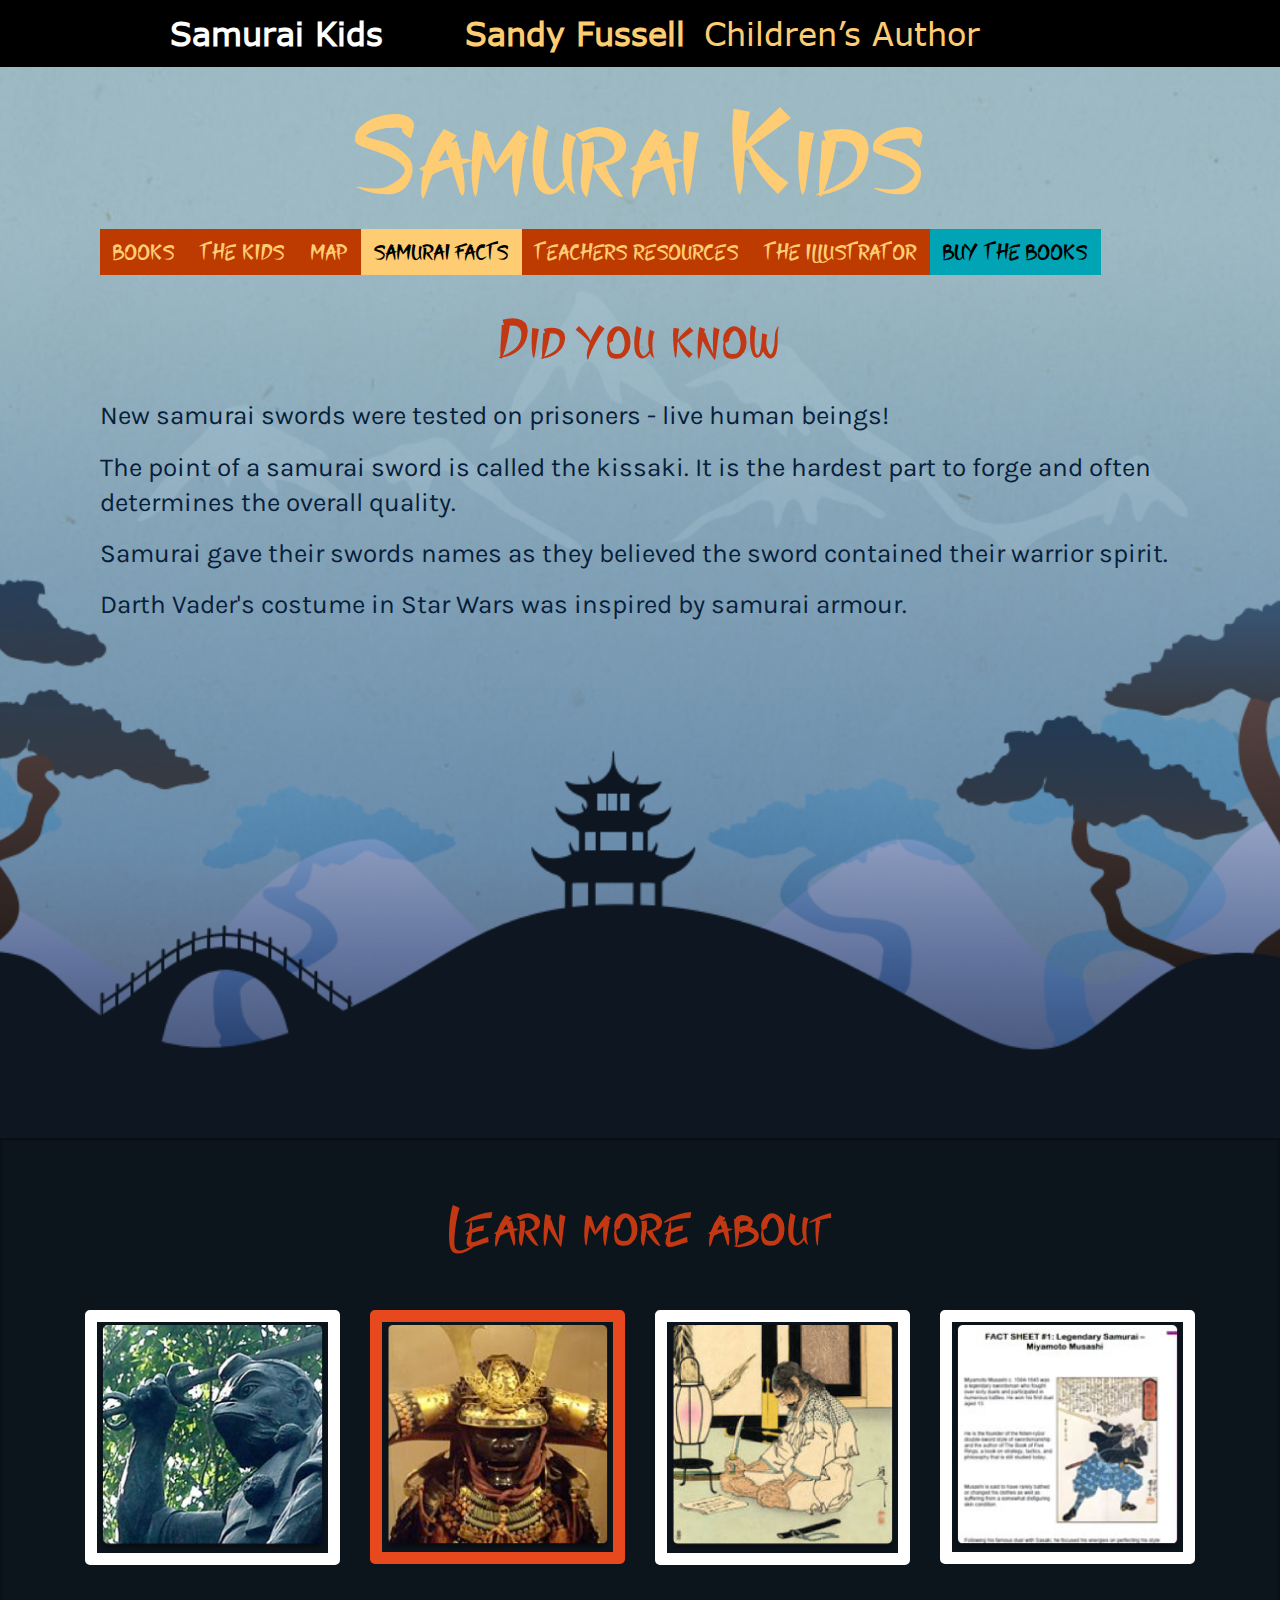
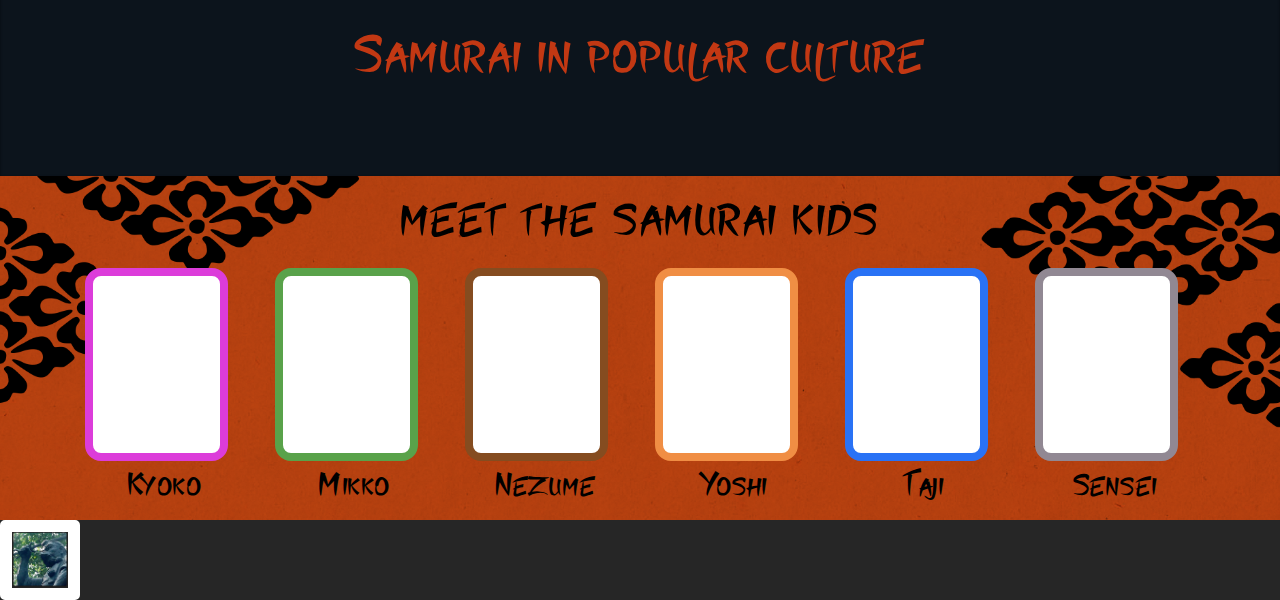
==== samurai-facts.html @ 3f88b988 "initial commit" ====
<!DOCTYPE html>
<html lang="en">

<head>
	<meta charset="utf-8">
	<meta name="viewport" content="width=device-width, initial-scale=1, shrink-to-fit=no">

	<link rel="stylesheet" href="css/bootstrap.min.css">
	<link rel="stylesheet" href="css/font-awesome.min.css">
	<link rel="stylesheet" href="css/main.css">
	<link rel="stylesheet" href="css/font-face.css">
</head>

<body>
	<header class='header-contaner'>
		<div class="container">
			<div class="row">
				<div class="col-md-4 h-style-1 text-center pl-5">
					Samurai Kids
				</div>
				<div class="col-md-8 text-left">
					<span class="h-style-2 mr-2">
						Sandy Fussell 
					</span>
					<span class="h-style-3">
						Children’s Author
					</span>

				</div>
			</div>
		</div>
	</header>
	<div class="container-fluid bg-1 p-bottom-337">
		<div class="container">
			<div class="col-md-12 bt-style-1 text-center">
				Samurai Kids
			</div>
			<div class="col-md-12 text-center">
				<nav class="navbar navbar-expand-sm navbar-light bg-faded">

					<div class="collapse navbar-collapse" id="nav-content">
						<ul class="navbar-nav ul-c-1">
							<li class="nav-item">
								<a class="nav-link" href="#">Books</a>
							</li>
							<li class="nav-item">
								<a class="nav-link" href="#">the Kids</a>
							</li>
							<li class="nav-item">
								<a class="nav-link" href="#">Map</a>
							</li>
							<li class="nav-item active-1">
								<a class="nav-link" href="#">Samurai Facts</a>
							</li>
							<li class="nav-item">
								<a class="nav-link" href="#">Teachers Resources</a>
							</li>
							<li class="nav-item">
								<a class="nav-link" href="#">The Illustrator</a>
							</li>
							<li class="nav-item active">
								<a class="nav-link" href="#">Buy the books</a>
							</li>
						</ul>
					</div>
				</nav>
			</div>

			<div class="col-md-12 bt-style-2 text-center mt-4 mb-4">
				<p>Did you know</p>
			</div>

			<div class="col-md-12 bt-style-10 text-center">
				<p>New samurai swords were tested on prisoners - live human beings!</p>
				<p>The point of a samurai sword is called the kissaki. It is the hardest part to forge and often determines the overall
					quality.</p>
				<p>Samurai gave their swords names as they believed the sword contained their warrior spirit. </p>
				<p>Darth Vader's costume in Star Wars was inspired by samurai armour.</p>


			</div>





		</div>




	</div>

	<div class="container-fluid bg-2 pt-5">
		<div class="container">
			<div class="col-md-12 bt-style-2 text-center mb-5">
				<p>Learn more about</p>
			</div>
			<div class="row mb-5">
				<div class="col-md-3"><img src="img/img1.png" class="img-fluid img-border-1" /></div>
				<div class="col-md-3"><img src="img/img2.png" class="img-fluid img-border-2" /></div>
				<div class="col-md-3"><img src="img/img3.png" class="img-fluid img-border-1" /></div>
				<div class="col-md-3"><img src="img/img4.png" class="img-fluid img-border-1" /></div>
			</div>
			<div class="col-md-12 bt-style-2 text-center mb-5">
				<p>Samurai in popular culture</p>
			</div>

		</div>


	</div>

	<div class="container-fluid bg-3">
		<div class="container">
			<div class="bt-style-7">
				<p>meet the samurai kids</p>
			</div>
			<div class="row  custom-box-global-1">
				<div class="col-md-2">
					<div class="div custom-box-2">

					</div>
					<p>Kyoko</p>
				</div>
				<div class="col-md-2">
					<div class="div custom-box-3">

					</div>
					<p>Mikko</p>
				</div>
				<div class="col-md-2">
					<div class="div custom-box-4">

					</div>
					<p>Nezume</p>
				</div>
				<div class="col-md-2">
					<div class="div custom-box-5">

					</div>
					<p>Yoshi</p>
				</div>
				<div class="col-md-2">
					<div class="div custom-box-6">

					</div>
					<p>Taji</p>
				</div>
				<div class="col-md-2">
					<div class="div custom-box-7">

					</div>
					<p>Sensei</p>
				</div>
			</div>
		</div>
	</div>

	<foooter class="custom-footer"><img src="img/img1.png" class="img-fluid img-border-1" /></foooter>



	<!-- jQuery first, then Tether, then Bootstrap JS. -->
	<script src="js/jquery-3.2.1.min.js"><img src="img/img1.png" class="img-fluid img-border-1" /></script>
	<script src="js/tether.min.js"><img src="img/img1.png" class="img-fluid img-border-1" /></script>
	<script src="js/popper.min.js"><img src="img/img1.png" class="img-fluid img-border-1" /></script>
	<script src="js/bootstrap.min.js"><img src="img/img1.png" class="img-fluid img-border-1" /></script>
	<script src="js/script.js"><img src="img/img1.png" class="img-fluid img-border-1" /></script>

</body>

</html>
---- css/main.css ----
@import url("https://fonts.googleapis.com/css?family=Karla");

body {
    background-color: #ffffff;
}

h1, h2, h3, h4, h5, p, span {
    color: #000000;
}

.col-centered {
    display: inline-block;
    float: none;
}

:root {
    --grey-blue: #6c8d9f;
    --dark: #0d1621;
    --pale-gold: #fecc72;
    --rusty-red: #c23813;
    --tomato: #e7481d;
    --white: #ffffff;
    --custom-c-1: #00a4b4;
    --custom-c-2: #000000;
}

/* Text styles */
title {
    font-family: Moyko;
    font-size: 56px;
    letter-spacing: 1px;
    text-align: center;
    color: #071e3b;
}

.Title-Reversed {
    font-family: Moyko;
    font-size: 56px;
    letter-spacing: 1px;
    text-align: center;
    color: #c23813;
    color: var(--rusty-red);
}

.Title-a {
    font-family: Moyko;
    font-size: 36px;
    line-height: 0.94;
    letter-spacing: 0.6px;
    text-align: center;
    color: #fecc72;
    color: var(--pale-gold);
}

.Subtitle {
    font-family: Moyko;
    font-size: 32px;
    letter-spacing: 0.6px;
    text-align: center;
    color: #071e3b;
}

body {
    font-family: Karla;
    font-size: 26px;
    line-height: 1.35;
    text-align: left;
    color: #071e3b;
}

.Content-Title-Reversed {
    font-family: Karla;
    font-size: 26px;
    line-height: 1.35;
    text-align: left;
    color: #071e3b;
}

.Body-UL {
    font-family: Karla;
    font-size: 20px;
    line-height: 1.4;
    text-align: left;
    color: #071e3b;
}

.Body-Reversed {
    font-family: Karla;
    font-size: 20px;
    line-height: 1.4;
    text-align: left;
    color: #ffffff;
}

.header-contaner {
    display: flex;
    align-items: center;
    padding: 12px 0;
    width: 100%;
    background: #000000;
    color: var(--white);
    justify-content: center;
}

.h-style-1 {
    font-size: 32px;
    font-weight: bold;
    font-family: Verdana;
    color: var(--white);
}

.h-style-2 {
    font-family: Verdana;
    font-size: 32px;
    font-weight: bold;
    color: var(--pale-gold);
}

.h-style-3 {
    font-family: Verdana;
    font-size: 32px;
    color: var(--pale-gold);
}

.bg-1 {
    background-image: url(../img/bg1.png);
    background-position: bottom;
    height: 100%;
    background-repeat: no-repeat;
    background-size: cover;
}

.bg-3 {
    background-image: url(../img/bg3.png);
    background-position: center;
    height: 100%;
    background-repeat: no-repeat;
    background-size: cover;
}

.bg-2 {
    background: #0C141C;
    padding: 0 0 40px 0;
    box-shadow: inset 0 1px 3px 0 rgba(0, 0, 0, 0.5);
}

.bt-style-1 {
    font-family: Moyko;
    font-size: 120px;
    color: var(--pale-gold);
}

.bt-style-2 p {
    font-family: Moyko;
    font-size: 56px;
    letter-spacing: 1px;
    color: var(--rusty-red);
}

.bt-style-3 p {
    font-family: Karla;
    font-size: 24px;
    font-weight: bold;
    line-height: 1.46;
    letter-spacing: -0.5px;
    color: #071e3b;
}

.bt-style-4 {
    font-family: Karla;
    font-size: 70px;
    line-height: 0.5;
    letter-spacing: -5px;
}

.bt-style-4 p {
    color: var(--white);
    margin-bottom: 43px;
}

.bt-style-5 {
    font-family: Moyko;
    font-size: 40px;
    color: var(--white);
    letter-spacing: 2px;
}

.bt-style-6 {
    font-family: Karla;
    font-size: 80px;
    color: var(--white);
    margin-bottom: 43px;
    line-height: 0.5;
    letter-spacing: -5px;
}

.bt-style-7 {
    font-family: Moyko;
    font-size: 56px;
    letter-spacing: 1px;
    text-align: center;
    color: #071e3b;
}

.bt-style-8 {
    font-family: Karla;
    font-size: 26px;
    line-height: 1.35;
}

.bt-style-9 {
    font-family: Moyko;
    font-size: 40px;
    color: var(--white);
    letter-spacing: 2px;
}

.bt-style-10 p {
    object-fit: contain;
    font-family: Karla;
    font-size: 26px;
    line-height: 1.35;
    text-align: left;
    color: #071e3b;
}

.bt-style-11 p {
    object-fit: contain;
    font-family: Karla;
    font-size: 26px;
    line-height: 1.35;
    text-align: left;
    color: var(--white);
}

.bt-style-12 p {
    font-family: Karla;
    font-size: 26px;
    font-weight: bold;
    font-style: italic;
    line-height: 1.35;
    color: #071e3b;
}

.bt-style-13 {
    font-family: Karla;
    font-size: 26px;
    font-weight: bold;
    line-height: 1.35;
    color: #ffffff;
}

.bt-style-14 {
    font-family: Karla;
    font-size: 26px;
    font-style: italic;
    line-height: 1.35;
    text-align: left;
    color: #ffffff;
}

.ul-c-1 {
    background-color: #bd3a00;
    margin: 0;
}

.ul-c-1 li {
    font-family: Moyko;
    font-size: 22px;
    padding: 0 5px;
}

.ul-c-1 li a {
    color: var(--pale-gold) !important;
    text-transform: uppercase;
}

.ul-c-1 li a:hover {
    color: var(--custom-c-2) !important;
}

.ul-c-1 li.active {
    background-color: var(--custom-c-1);
}

.ul-c-1 li.active a {
    color: var(--custom-c-2) !important;
}

.ul-c-1 li.active-1 {
    background-color: var(--pale-gold);
}

.ul-c-1 li.active-1 a {
    color: var(--custom-c-2) !important;
}

.custom-box-1 {
    border-radius: 5px;
    background-color: rgba(255, 255, 255, 0.75);
    border: solid 4px #ffffff;
    display: flex;
    align-items: center;
    justify-content: center;
    padding: 5px 12px;
}

.custom-box-1 p {
    font-family: Karla;
    font-size: 15px;
    line-height: 2.33;
    color: #071e3b;
    margin: 0;
}

.custom-box-2 {
    width: 143px;
    height: 193px;
    border-radius: 16px;
    background-color: #ffffff;
    border: solid 8px #dc3cda;
}

.custom-box-3 {
    width: 143px;
    height: 193px;
    border-radius: 16px;
    background-color: #ffffff;
    border: solid 8px #59a24a;
}

.custom-box-4 {
    width: 143px;
    height: 193px;
    border-radius: 16px;
    background-color: #ffffff;
    border: solid 8px #854c20;
}

.custom-box-5 {
    width: 143px;
    height: 193px;
    border-radius: 16px;
    background-color: #ffffff;
    border: solid 8px #f08e44;
}

.custom-box-6 {
    width: 143px;
    height: 193px;
    border-radius: 16px;
    background-color: #ffffff;
    border: solid 8px #2972f5;
}

.custom-box-7 {
    width: 143px;
    height: 193px;
    border-radius: 16px;
    background-color: #ffffff;
    border: solid 8px #918893;
}

.custom-box-global-1 p {
    font-family: Moyko;
    font-size: 32px;
    letter-spacing: 0.6px;
    text-align: center;
}

.p-custom-padding-1 {
    padding: 4px 40px;
}

.active-border {
    border: solid 4px #e6481d;
}

.btn-custom-1 {
    border: solid 3px #ffffff;
    background: var(--custom-c-2) !important;
    color: var(--white) !important;
    min-width: 236px;
    padding: 15px;
    font-family: Karla;
    font-size: 20px;
}

.table-style-1 td {
    font-family: Karla;
    font-size: 20px;
    line-height: 1.4;
    text-align: left;
    color: var(--white) !important;
    padding: 12px;
}

.m-t-custom-1 {
    margin-top: 21px;
}

.custom-footer {
    background-color: #262626;
    display: flex;
    height: 80px;
    width: 100%;
}

.custom-min-height-1 {
    min-height: 968px;
}

.tooltip-body-container div {
    padding-bottom: 17px;
    font-family: HelveticaNeue;
    font-size: 14px;
    line-height: 1.29;
}

.trigger-click {
    border: none !important;
    background: red !important;
    outline: 0 none;
    cursor: pointer;
}

.padding-custom-2 {
    padding-left: 4px;
}

.padding-custom-1 {
    padding-right: 4px;
}

.button-bg-1 {
    background-image: url(../img/bg-button.png);
    max-width: 743px;
    background-repeat: no-repeat;
    background-size: auto;
    margin: auto;
    height: 79px;
    font-family: Moyko;
    font-size: 36px;
    line-height: 0.94;
    display: flex;
    align-items: center;
    color: #ffffff;
    justify-content: center;
}

.custom-image-row .col-md-6 {
    margin-bottom: 55px;
}

.navbar.navbar-expand-sm {
    padding: 0;
}

.img-box-shadow {
    box-shadow: -5px 5px 40px 0 rgba(255, 255, 255, 0.5);
}

.p-bottom-237 {
    padding-bottom: 360px;
}

.p-bottom-337 {
    padding-bottom: 500px;
}

.img-border-1 {
    border-radius: 5px;
    border: solid 12px #ffffff;
}

.img-border-2 {
    border-radius: 5px;
    border: solid 12px #e7481d;
}
---- css/font-face.css ----
@font-face {
    font-family: Verdana;
    font-weight: 200;
    src: url(../fonts/Verdana.ttf);
}

@font-face {
    font-family: Verdana-Bold;
    font-weight: bold;
    src: url(../fonts/Verdana-Bold.ttf);
}
@font-face {
    font-family: Moyko;
    src: url(../fonts/Moyko.ttf);
}
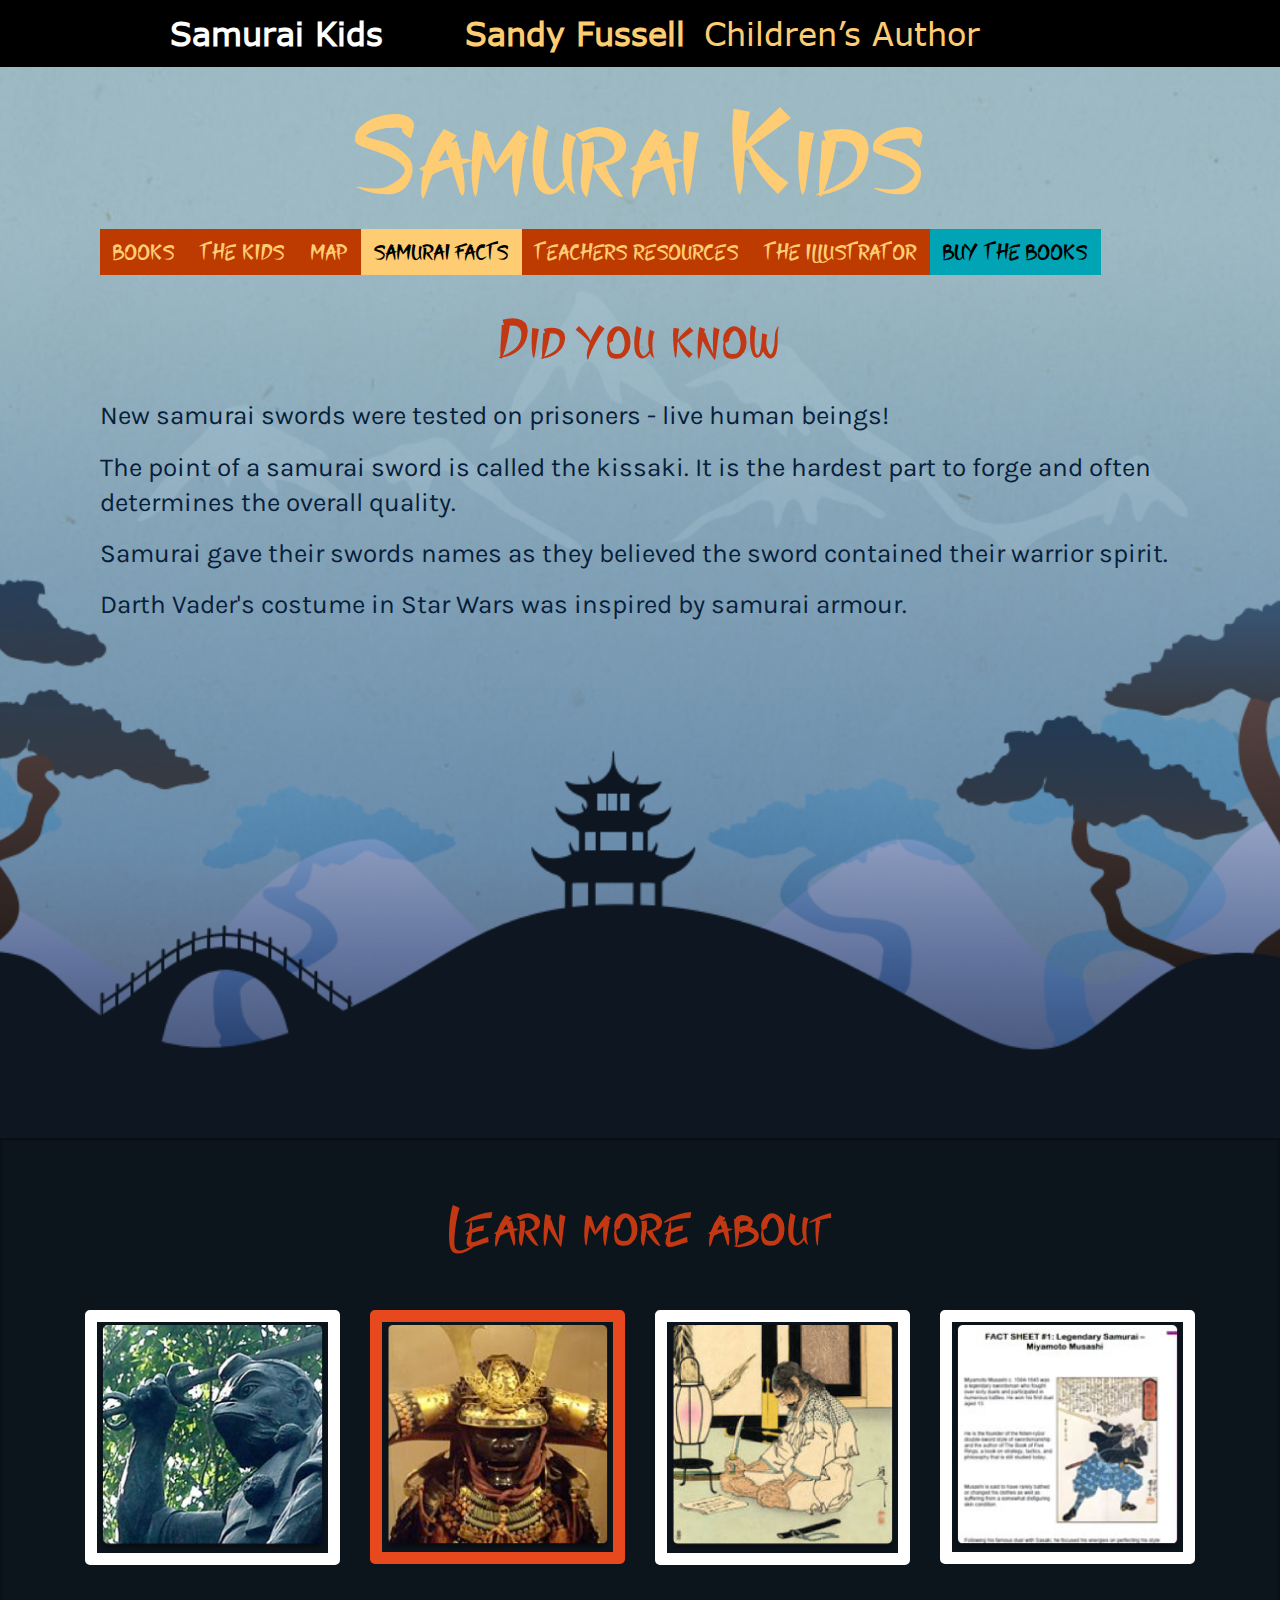
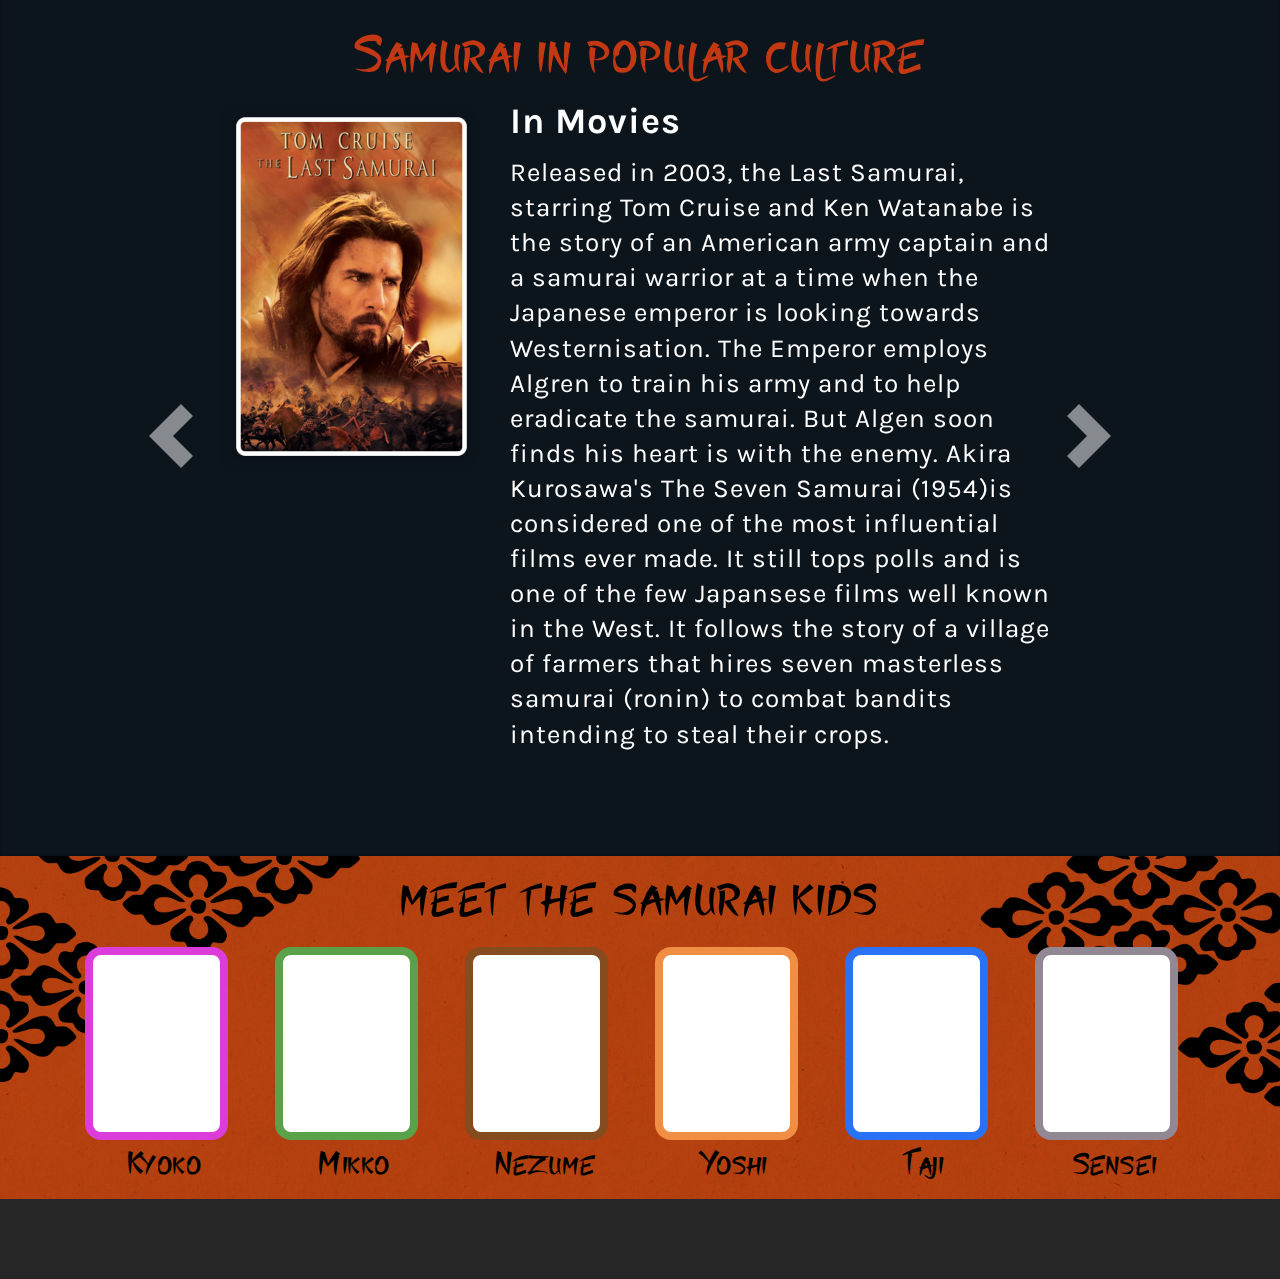
==== commit 7d7ae871: "add carousel in facts page" ====
--- a/samurai-facts.html
+++ b/samurai-facts.html
@@ -73,7 +73,8 @@
 			<div class="col-md-12 bt-style-10 text-center">
 				<p>New samurai swords were tested on prisoners - live human beings!</p>
 				<p>The point of a samurai sword is called the kissaki. It is the hardest part to forge and often determines the overall
-					quality.</p>
+					quality.
+				</p>
 				<p>Samurai gave their swords names as they believed the sword contained their warrior spirit. </p>
 				<p>Darth Vader's costume in Star Wars was inspired by samurai armour.</p>
 
@@ -104,6 +105,85 @@
 			</div>
 			<div class="col-md-12 bt-style-2 text-center mb-5">
 				<p>Samurai in popular culture</p>
+
+				<div id="carouselExampleControls" class="carousel slide" data-ride="carousel">
+					<div class="carousel-inner" role="listbox">
+						<div class="carousel-item active">
+							<div class="row custom-padding-carousel">
+								<div class="col-md-4">
+									<img class="d-block img-fluid" src="img/pop-movies.png" alt="First slide">
+								</div>
+								<div class="col-md-8 text-left">
+									<div class="bt-style-15">
+										<p>In Movies</p>
+									</div>
+									
+									<div class="bt-style-11">
+											<p>Released in 2003, the Last Samurai, starring Tom Cruise and Ken Watanabe is the story of an American army captain
+												and a samurai warrior at a time when the Japanese emperor is looking towards Westernisation. The Emperor employs
+												Algren to train his army and to help eradicate the samurai. But Algen soon finds his heart is with the enemy.
+												Akira Kurosawa's The Seven Samurai (1954)is considered one of the most influential films ever made. It still tops
+												polls and is one of the few Japansese films well known in the West. It follows the story of a village of farmers
+												that hires seven masterless samurai (ronin) to combat bandits intending to steal their crops.</p>
+										</div>
+								</div>
+							</div>
+						</div>
+
+						<div class="carousel-item">
+							<div class="row custom-padding-carousel">
+								<div class="col-md-4">
+									<img class="d-block img-fluid" src="img/pop-movies.png" alt="First slide">
+								</div>
+								<div class="col-md-8 text-left">
+									<div class="bt-style-15">
+										<p>Sample Description</p>
+									</div>
+									
+									<div class="bt-style-11">
+											<p>Released in 2003, the Last Samurai, starring Tom Cruise and Ken Watanabe is the story of an American army captain
+												and a samurai warrior at a time when the Japanese emperor is looking towards Westernisation. The Emperor employs
+												Algren to train his army and to help eradicate the samurai. But Algen soon finds his heart is with the enemy.
+												Akira Kurosawa's The Seven Samurai (1954)is considered one of the most influential films ever made. It still tops
+												polls and is one of the few Japansese films well known in the West. It follows the story of a village of farmers
+												that hires seven masterless samurai (ronin) to combat bandits intending to steal their crops.</p>
+										</div>
+								</div>
+							</div>
+						</div>
+						<div class="carousel-item">
+							<div class="row custom-padding-carousel">
+								<div class="col-md-4">
+									<img class="d-block img-fluid" src="img/pop-movies.png" alt="First slide">
+								</div>
+								<div class="col-md-8 text-left">
+									<div class="bt-style-15">
+										<p>Sample Description</p>
+									</div>
+									
+									<div class="bt-style-11">
+											<p>Released in 2003, the Last Samurai, starring Tom Cruise and Ken Watanabe is the story of an American army captain
+												and a samurai warrior at a time when the Japanese emperor is looking towards Westernisation. The Emperor employs
+												Algren to train his army and to help eradicate the samurai. But Algen soon finds his heart is with the enemy.
+												Akira Kurosawa's The Seven Samurai (1954)is considered one of the most influential films ever made. It still tops
+												polls and is one of the few Japansese films well known in the West. It follows the story of a village of farmers
+												that hires seven masterless samurai (ronin) to combat bandits intending to steal their crops.</p>
+										</div>
+								</div>
+							</div>
+						</div>
+					</div>
+					<a class="carousel-control-prev" href="#carouselExampleControls" role="button" data-slide="prev">
+					  <span class="carousel-control-prev-icon" aria-hidden="true"></span>
+					  <span class="sr-only">Previous</span>
+					</a>
+					<a class="carousel-control-next" href="#carouselExampleControls" role="button" data-slide="next">
+					  <span class="carousel-control-next-icon" aria-hidden="true"></span>
+					  <span class="sr-only">Next</span>
+					</a>
+				</div>
+
+
 			</div>
 
 		</div>
@@ -157,16 +237,17 @@
 		</div>
 	</div>
 
-	<foooter class="custom-footer"><img src="img/img1.png" class="img-fluid img-border-1" /></foooter>
+	<foooter class="custom-footer"></foooter>
 
 
 
 	<!-- jQuery first, then Tether, then Bootstrap JS. -->
-	<script src="js/jquery-3.2.1.min.js"><img src="img/img1.png" class="img-fluid img-border-1" /></script>
-	<script src="js/tether.min.js"><img src="img/img1.png" class="img-fluid img-border-1" /></script>
-	<script src="js/popper.min.js"><img src="img/img1.png" class="img-fluid img-border-1" /></script>
-	<script src="js/bootstrap.min.js"><img src="img/img1.png" class="img-fluid img-border-1" /></script>
-	<script src="js/script.js"><img src="img/img1.png" class="img-fluid img-border-1" /></script>
+	<!-- jQuery first, then Tether, then Bootstrap JS. -->
+	<script src="js/jquery-3.2.1.min.js"></script>
+	<script src="js/tether.min.js"></script>
+	<script src="js/popper.min.js"></script>
+	<script src="js/bootstrap.min.js"></script>
+	<script src="js/script.js"></script>
 
 </body>
 
--- a/css/main.css
+++ b/css/main.css
@@ -259,6 +259,14 @@
     color: #ffffff;
 }
 
+.bt-style-15 p {
+    font-family: Karla;
+    font-size: 36px;
+    font-weight: bold;
+    line-height: 0.97;
+    color: #ffffff;
+}
+
 .ul-c-1 {
     background-color: #bd3a00;
     margin: 0;
@@ -477,3 +485,12 @@
     border-radius: 5px;
     border: solid 12px #e7481d;
 }
+
+.custom-padding-carousel {
+    padding: 0 120px;
+}
+
+.carousel-control-next-icon, .carousel-control-prev-icon {
+    width: 64px;
+    height: 64px;
+}
